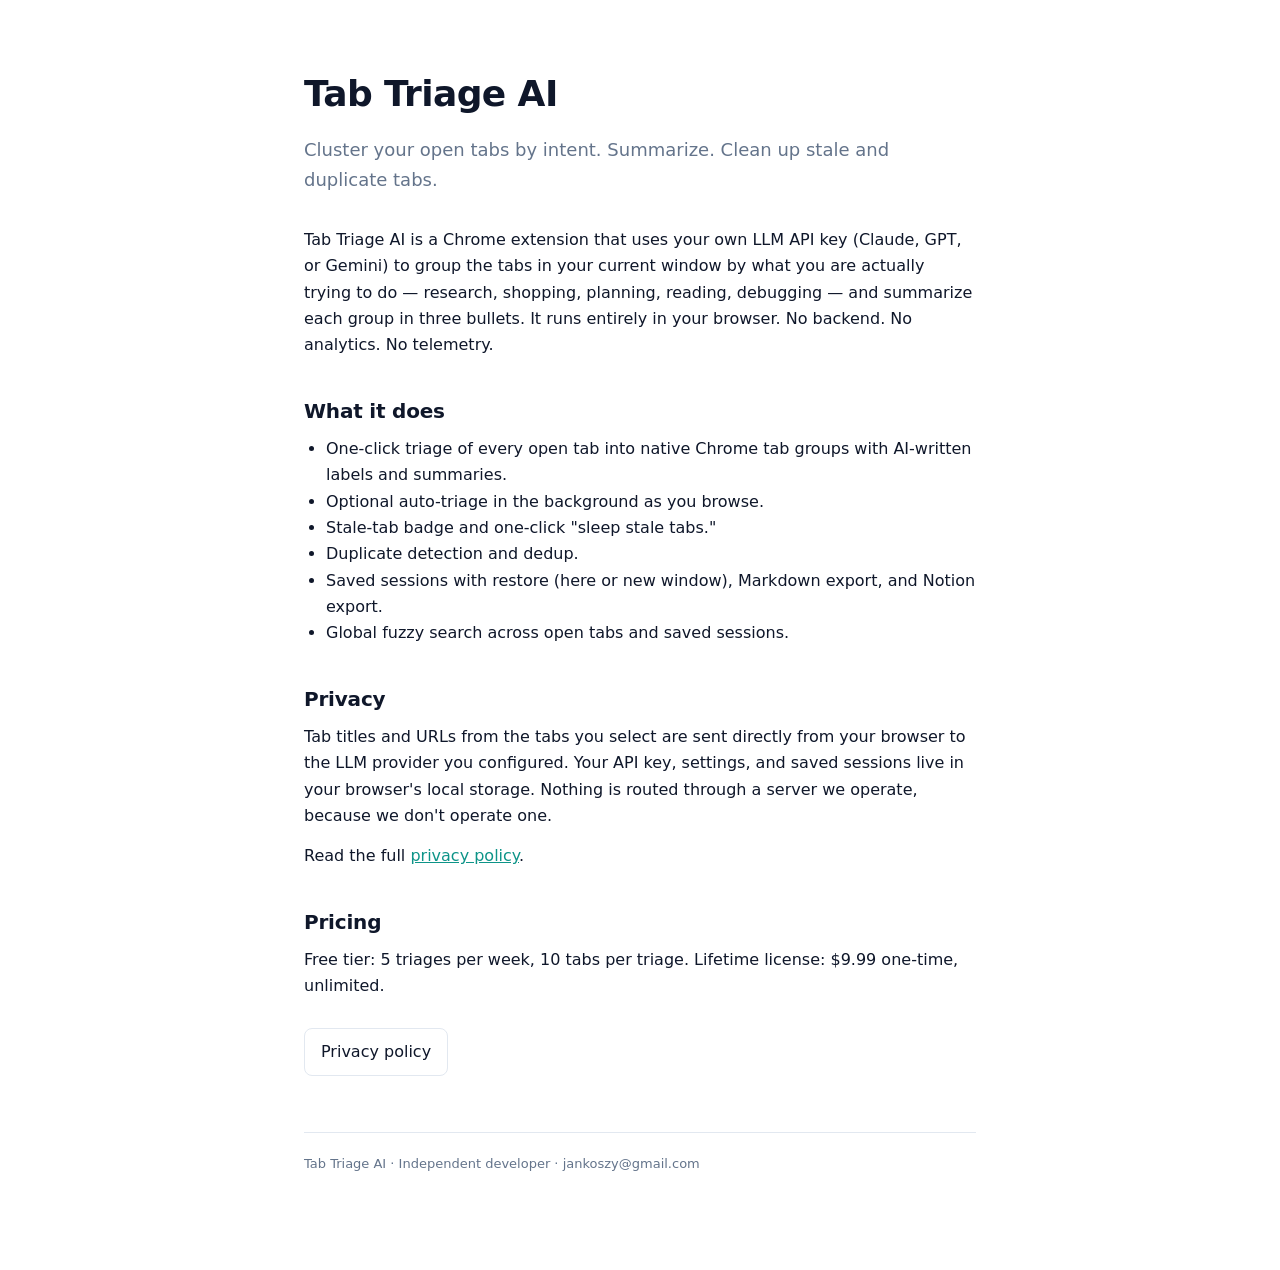
==== docs/index.html @ 6cd6cae3 "Prep docs/ as a GitHub Pages site Add a minimal landing page at docs/index.html and a .nojekyll mark" ====
<!doctype html>
<html lang="en">
  <head>
    <meta charset="utf-8" />
    <meta name="viewport" content="width=device-width, initial-scale=1" />
    <meta name="robots" content="index, follow" />
    <title>Tab Triage AI</title>
    <meta name="description" content="A Chrome extension that clusters your open tabs by intent, summarizes each cluster, and helps you clean up stale and duplicate tabs. Bring your own Claude, GPT, or Gemini key." />
    <style>
      :root {
        --bg: #ffffff;
        --text: #0f172a;
        --muted: #64748b;
        --border: #e2e8f0;
        --accent: #dc2626;
        --accent-2: #0d9488;
      }
      * { box-sizing: border-box; }
      body {
        margin: 0;
        font-family: -apple-system, BlinkMacSystemFont, "Segoe UI", system-ui, sans-serif;
        background: var(--bg);
        color: var(--text);
        line-height: 1.65;
        font-size: 16px;
      }
      main {
        max-width: 720px;
        margin: 0 auto;
        padding: 64px 24px 96px;
      }
      h1 { font-size: 36px; margin: 0 0 12px; letter-spacing: -0.6px; }
      h2 { font-size: 20px; margin: 36px 0 8px; letter-spacing: -0.2px; }
      .tagline { color: var(--muted); font-size: 18px; margin: 0 0 32px; }
      p, ul { margin: 0 0 14px; }
      ul { padding-left: 22px; }
      a { color: var(--accent-2); }
      a:hover { color: var(--accent); }
      .links { display: flex; flex-wrap: wrap; gap: 12px; margin: 28px 0; }
      .links a {
        display: inline-block;
        padding: 10px 16px;
        border: 1px solid var(--border);
        border-radius: 8px;
        text-decoration: none;
        color: var(--text);
        font-weight: 500;
      }
      .links a:hover { border-color: var(--accent-2); color: var(--accent-2); }
      footer { color: var(--muted); font-size: 13px; margin-top: 56px; padding-top: 20px; border-top: 1px solid var(--border); }
    </style>
  </head>
  <body>
    <main>
      <h1>Tab Triage AI</h1>
      <p class="tagline">Cluster your open tabs by intent. Summarize. Clean up stale and duplicate tabs.</p>

      <p>Tab Triage AI is a Chrome extension that uses your own LLM API key (Claude, GPT, or Gemini) to group the tabs in your current window by what you are actually trying to do — research, shopping, planning, reading, debugging — and summarize each group in three bullets. It runs entirely in your browser. No backend. No analytics. No telemetry.</p>

      <h2>What it does</h2>
      <ul>
        <li>One-click triage of every open tab into native Chrome tab groups with AI-written labels and summaries.</li>
        <li>Optional auto-triage in the background as you browse.</li>
        <li>Stale-tab badge and one-click "sleep stale tabs."</li>
        <li>Duplicate detection and dedup.</li>
        <li>Saved sessions with restore (here or new window), Markdown export, and Notion export.</li>
        <li>Global fuzzy search across open tabs and saved sessions.</li>
      </ul>

      <h2>Privacy</h2>
      <p>Tab titles and URLs from the tabs you select are sent directly from your browser to the LLM provider you configured. Your API key, settings, and saved sessions live in your browser's local storage. Nothing is routed through a server we operate, because we don't operate one.</p>
      <p>Read the full <a href="privacy.html">privacy policy</a>.</p>

      <h2>Pricing</h2>
      <p>Free tier: 5 triages per week, 10 tabs per triage. Lifetime license: $9.99 one-time, unlimited.</p>

      <div class="links">
        <a href="privacy.html">Privacy policy</a>
      </div>

      <footer>
        Tab Triage AI &middot; Independent developer &middot; jankoszy@gmail.com
      </footer>
    </main>
  </body>
</html>
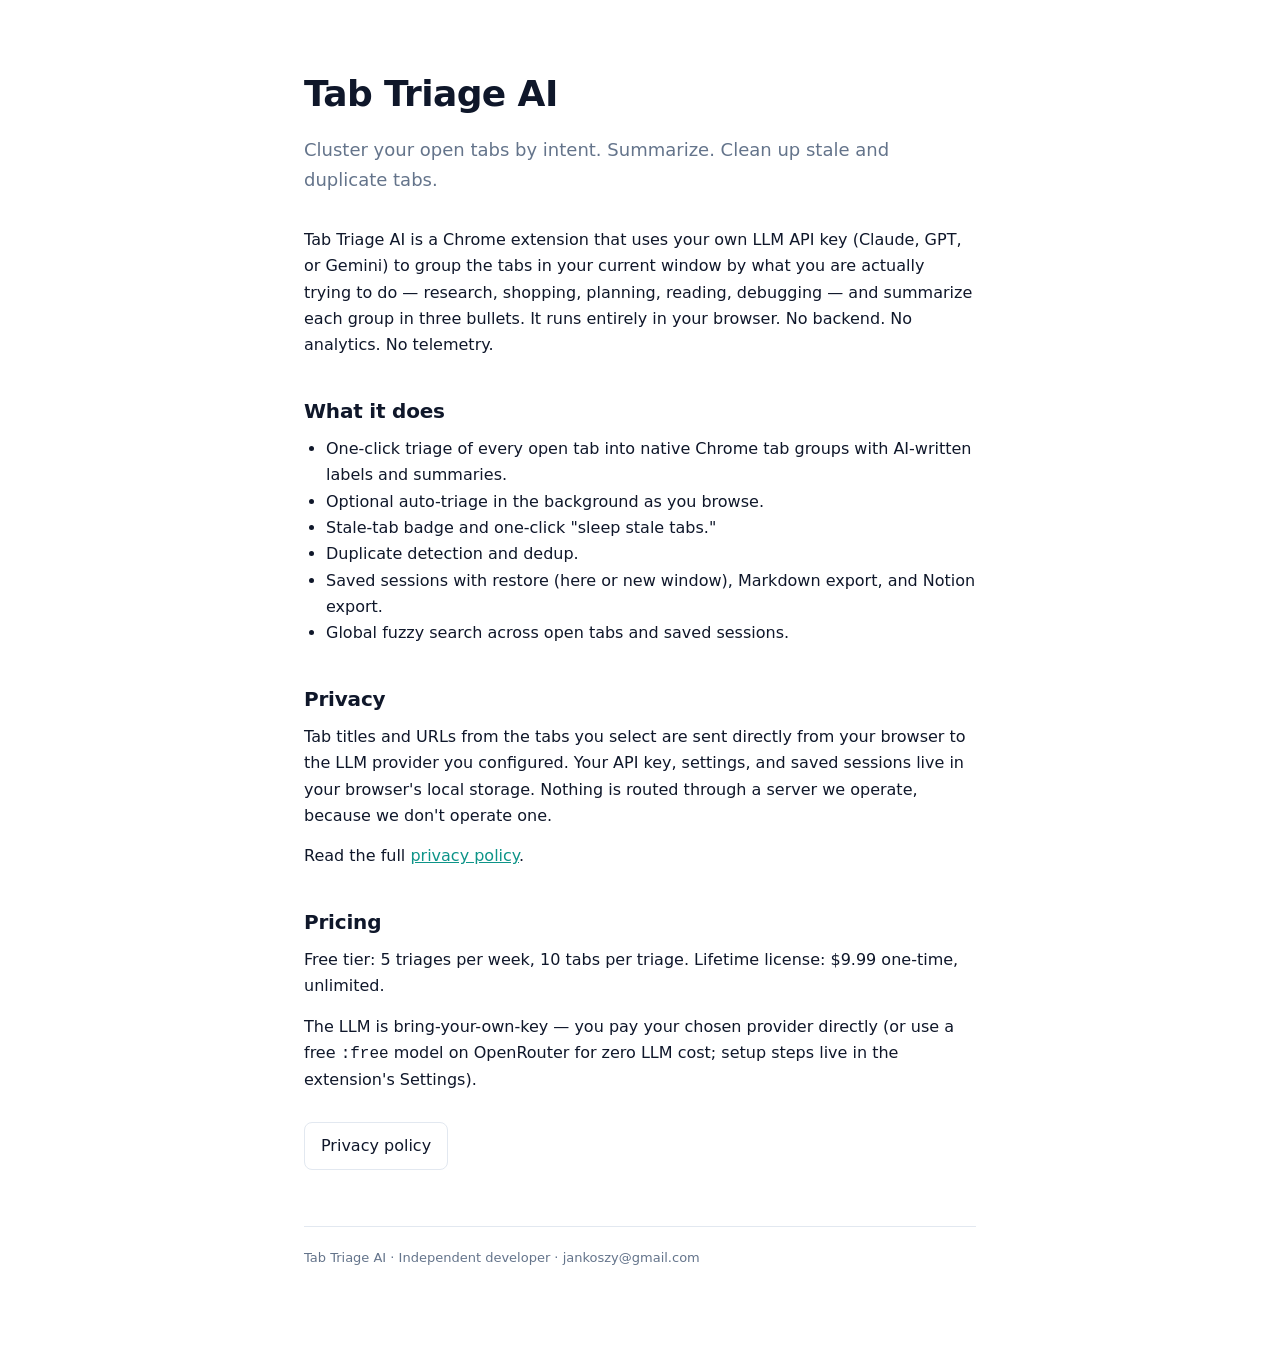
==== commit 40bb9629: "Real fuzzy search; OpenRouter free-tier setup guide Global popup search (Cmd/Ctrl+Shift+K) now uses " ====
--- a/docs/index.html
+++ b/docs/index.html
@@ -73,6 +73,7 @@
 
       <h2>Pricing</h2>
       <p>Free tier: 5 triages per week, 10 tabs per triage. Lifetime license: $9.99 one-time, unlimited.</p>
+      <p>The LLM is bring-your-own-key — you pay your chosen provider directly (or use a free <code>:free</code> model on OpenRouter for zero LLM cost; setup steps live in the extension's Settings).</p>
 
       <div class="links">
         <a href="privacy.html">Privacy policy</a>
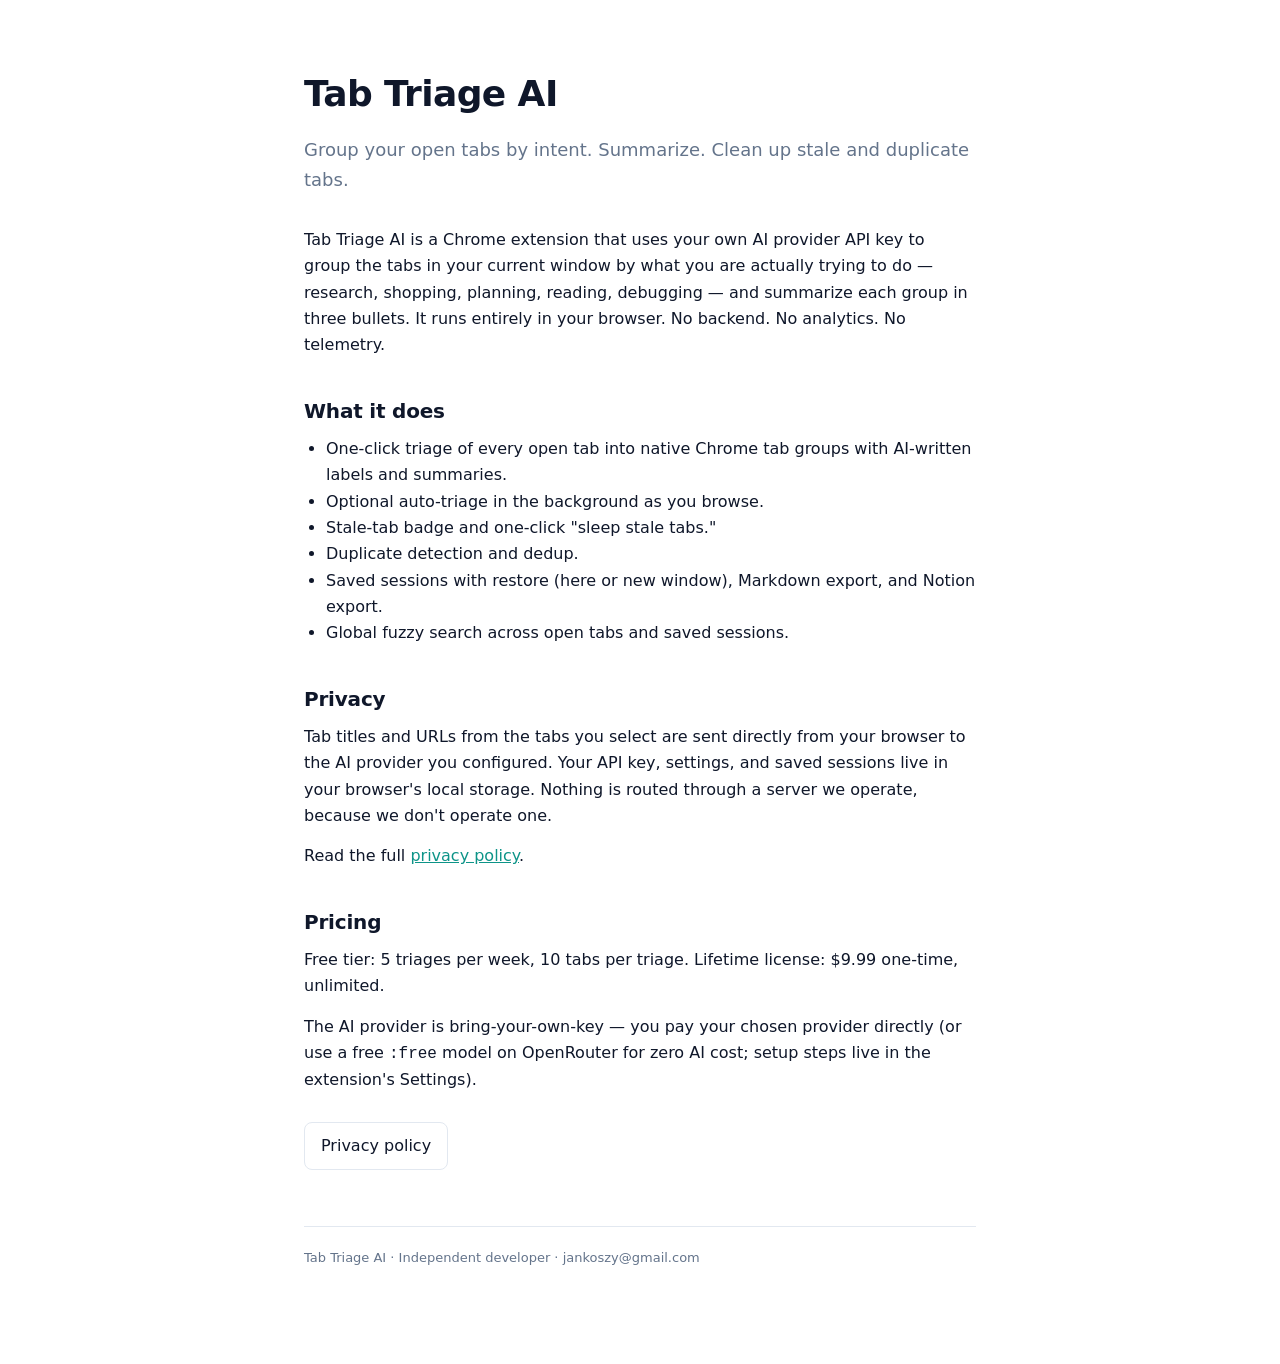
==== commit cbc55031: "Align product terminology across surfaces" ====
--- a/docs/index.html
+++ b/docs/index.html
@@ -5,7 +5,7 @@
     <meta name="viewport" content="width=device-width, initial-scale=1" />
     <meta name="robots" content="index, follow" />
     <title>Tab Triage AI</title>
-    <meta name="description" content="A Chrome extension that clusters your open tabs by intent, summarizes each cluster, and helps you clean up stale and duplicate tabs. Bring your own Claude, GPT, or Gemini key." />
+    <meta name="description" content="A Chrome extension that groups your open tabs by intent, summarizes each group, and helps you clean up stale and duplicate tabs. Bring your own AI provider key." />
     <style>
       :root {
         --bg: #ffffff;
@@ -53,9 +53,9 @@
   <body>
     <main>
       <h1>Tab Triage AI</h1>
-      <p class="tagline">Cluster your open tabs by intent. Summarize. Clean up stale and duplicate tabs.</p>
+      <p class="tagline">Group your open tabs by intent. Summarize. Clean up stale and duplicate tabs.</p>
 
-      <p>Tab Triage AI is a Chrome extension that uses your own LLM API key (Claude, GPT, or Gemini) to group the tabs in your current window by what you are actually trying to do — research, shopping, planning, reading, debugging — and summarize each group in three bullets. It runs entirely in your browser. No backend. No analytics. No telemetry.</p>
+      <p>Tab Triage AI is a Chrome extension that uses your own AI provider API key to group the tabs in your current window by what you are actually trying to do — research, shopping, planning, reading, debugging — and summarize each group in three bullets. It runs entirely in your browser. No backend. No analytics. No telemetry.</p>
 
       <h2>What it does</h2>
       <ul>
@@ -68,12 +68,12 @@
       </ul>
 
       <h2>Privacy</h2>
-      <p>Tab titles and URLs from the tabs you select are sent directly from your browser to the LLM provider you configured. Your API key, settings, and saved sessions live in your browser's local storage. Nothing is routed through a server we operate, because we don't operate one.</p>
+      <p>Tab titles and URLs from the tabs you select are sent directly from your browser to the AI provider you configured. Your API key, settings, and saved sessions live in your browser's local storage. Nothing is routed through a server we operate, because we don't operate one.</p>
       <p>Read the full <a href="privacy.html">privacy policy</a>.</p>
 
       <h2>Pricing</h2>
       <p>Free tier: 5 triages per week, 10 tabs per triage. Lifetime license: $9.99 one-time, unlimited.</p>
-      <p>The LLM is bring-your-own-key — you pay your chosen provider directly (or use a free <code>:free</code> model on OpenRouter for zero LLM cost; setup steps live in the extension's Settings).</p>
+      <p>The AI provider is bring-your-own-key — you pay your chosen provider directly (or use a free <code>:free</code> model on OpenRouter for zero AI cost; setup steps live in the extension's Settings).</p>
 
       <div class="links">
         <a href="privacy.html">Privacy policy</a>
